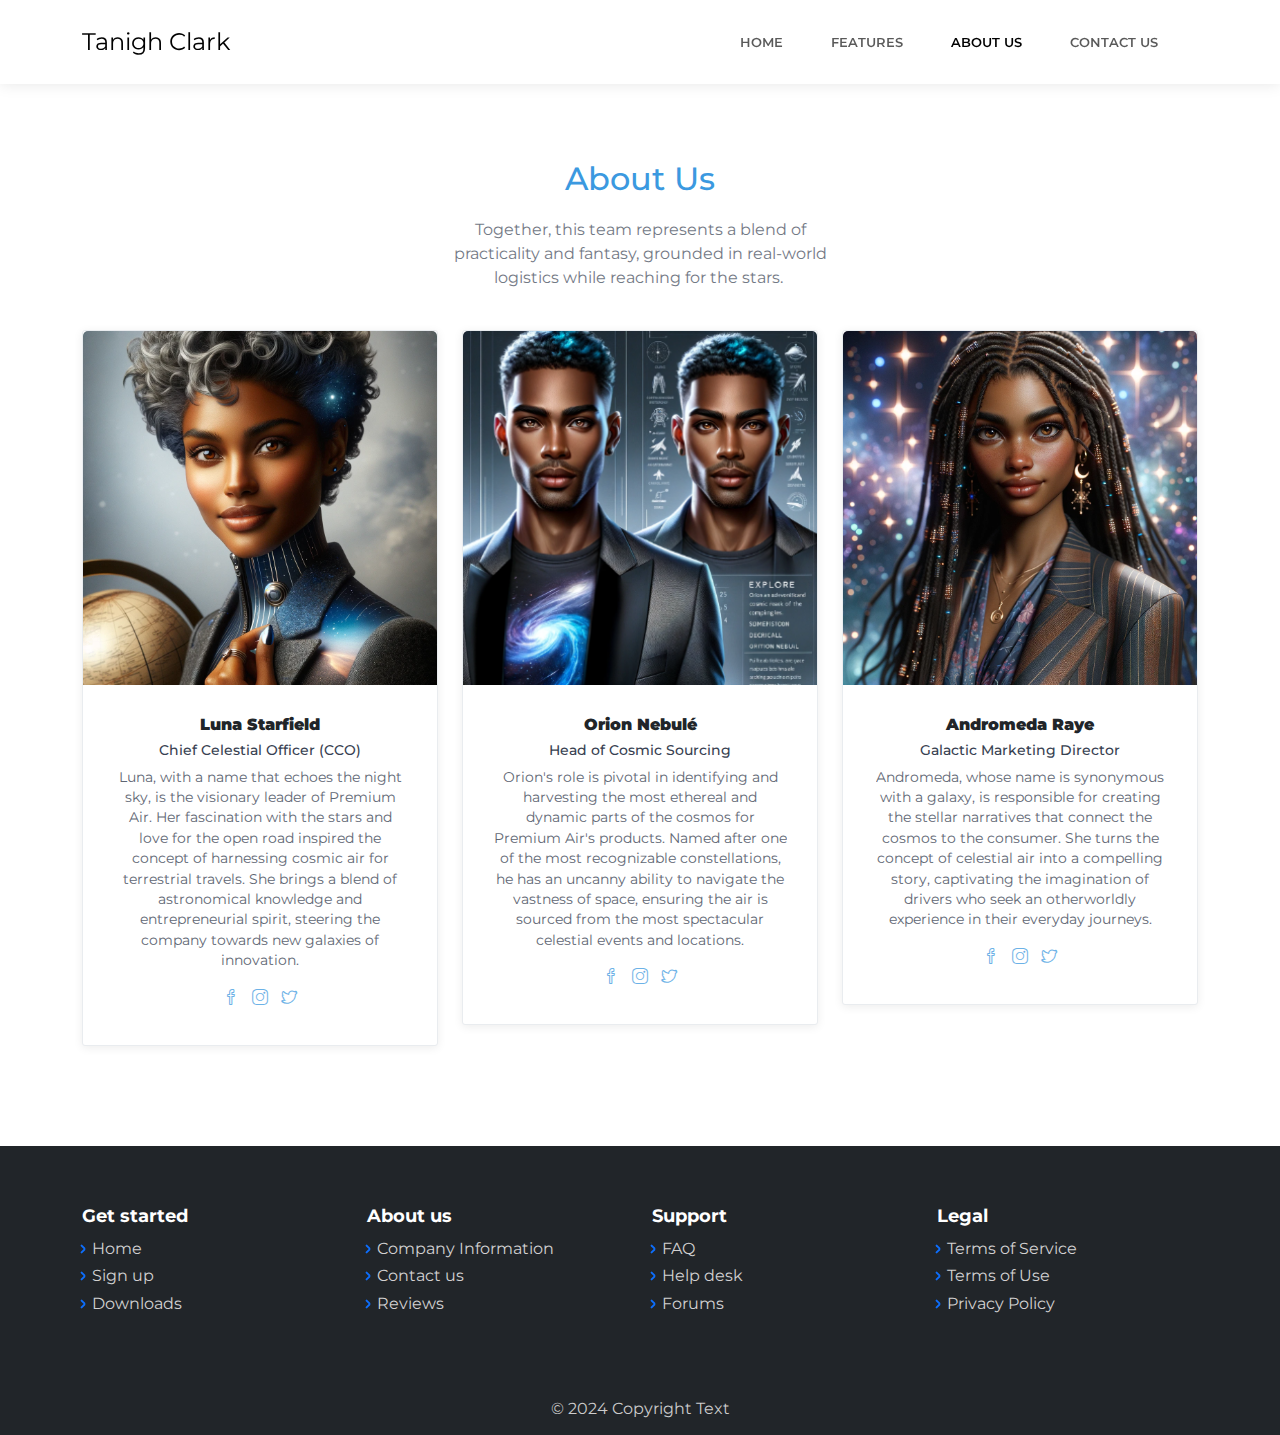
==== about-us.html @ 16832e4c "Initial commit" ====
<!DOCTYPE html>
<html data-bs-theme="light" lang="en">

<head>
    <meta charset="utf-8">
    <meta name="viewport" content="width=device-width, initial-scale=1.0, shrink-to-fit=no">
    <title>About Us - Tanigh Clark</title>
    <link rel="stylesheet" href="assets/bootstrap/css/bootstrap.min.css">
    <link rel="stylesheet" href="https://fonts.googleapis.com/css?family=Montserrat:400,400i,700,700i,600,600i&amp;display=swap">
    <link rel="stylesheet" href="assets/fonts/simple-line-icons.min.css">
    <link rel="stylesheet" href="assets/css/baguetteBox.min.css">
    <link rel="stylesheet" href="assets/css/vanilla-zoom.min.css">
</head>

<body>
    <nav class="navbar navbar-expand-lg fixed-top bg-body clean-navbar navbar-light">
        <div class="container"><a class="navbar-brand logo" href="#">Tanigh Clark</a><button data-bs-toggle="collapse" class="navbar-toggler" data-bs-target="#navcol-1"><span class="visually-hidden">Toggle navigation</span><span class="navbar-toggler-icon"></span></button>
            <div class="collapse navbar-collapse" id="navcol-1">
                <ul class="navbar-nav ms-auto">
                    <li class="nav-item"><a class="nav-link" href="index.html">Home</a></li>
                    <li class="nav-item"><a class="nav-link" href="features.html">Features</a></li>
                    <li class="nav-item"><a class="nav-link active" href="about-us.html">About Us</a></li>
                    <li class="nav-item"><a class="nav-link" href="contact-us.html">Contact Us</a></li>
                </ul>
            </div>
        </div>
    </nav>
    <main class="page">
        <section class="clean-block about-us">
            <div class="container">
                <div class="block-heading">
                    <h2 class="text-info">About Us</h2>
                    <p><span style="color: rgb(55, 65, 81);">Together, this team represents a blend of practicality and fantasy, grounded in real-world logistics while reaching for the stars.&nbsp;</span></p>
                </div>
                <div class="row justify-content-center">
                    <div class="col-sm-6 col-lg-4">
                        <div class="card text-center clean-card"><img class="card-img-top w-100 d-block" src="assets/img/avatars/DALL·E%202024-02-02%2011.41.27%20-%20Luna%20Starfield%20is%20a%20charismatic%20and%20innovative%20leader%20of%20African%20descent,%20embodying%20a%20unique%20blend%20of%20cosmic%20fascination%20and%20terrestrial%20wisdom.%20She%20h.png">
                            <div class="card-body info">
                                <h4 class="card-title"><strong><span style="color: var(--tw-prose-bold);">Luna Starfield</span></strong></h4>
                                <h1 class="card-text" style="font-size: 14px;color: var(--bs-emphasis-color);"><span style="color: rgb(55, 65, 81);">Chief Celestial Officer (CCO)</span></h1>
                                <p><span style="color: rgb(55, 65, 81);">Luna, with a name that echoes the night sky, is the visionary leader of Premium Air. Her fascination with the stars and love for the open road inspired the concept of harnessing cosmic air for terrestrial travels. She brings a blend of astronomical knowledge and entrepreneurial spirit, steering the company towards new galaxies of innovation.</span></p>
                                <div class="icons"><a href="#"><i class="icon-social-facebook"></i></a><a href="#"><i class="icon-social-instagram"></i></a><a href="#"><i class="icon-social-twitter"></i></a></div>
                            </div>
                        </div>
                    </div>
                    <div class="col-sm-6 col-lg-4">
                        <div class="card text-center clean-card"><img class="card-img-top w-100 d-block" src="assets/img/avatars/DALL·E%202024-02-02%2011.44.47%20-%20Orion%20Nebulé%20is%20a%20dynamic%20and%20dedicated%20member%20of%20the%20Premium%20Air%20team,%20of%20African%20descent.%20He%20is%20characterized%20by%20his%20keen%20intelligence%20and%20adventuro.png">
                            <div class="card-body info">
                                <h4 class="card-title"><strong><span style="color: var(--tw-prose-bold);">Orion Nebulé</span></strong></h4>
                                <h1 class="card-text" style="font-size: 14px;color: var(--bs-emphasis-color);"><span style="color: rgb(55, 65, 81);">Head of Cosmic Sourcing</span></h1>
                                <p><span style="color: rgb(55, 65, 81);">Orion's role is pivotal in identifying and harvesting the most ethereal and dynamic parts of the cosmos for Premium Air's products. Named after one of the most recognizable constellations, he has an uncanny ability to navigate the vastness of space, ensuring the air is sourced from the most spectacular celestial events and locations.</span></p>
                                <div class="icons"><a href="#"><i class="icon-social-facebook"></i></a><a href="#"><i class="icon-social-instagram"></i></a><a href="#"><i class="icon-social-twitter"></i></a></div>
                            </div>
                        </div>
                    </div>
                    <div class="col-sm-6 col-lg-4">
                        <div class="card text-center clean-card"><img class="card-img-top w-100 d-block" src="assets/img/avatars/DALL·E%202024-02-02%2011.49.00%20-%20Andromeda%20Raye%20is%20a%20vibrant%20and%20creative%20force%20within%20the%20Premium%20Air%20team,%20of%20African%20descent.%20She%20embodies%20innovation%20and%20charisma,%20traits%20that%20are%20.png">
                            <div class="card-body info">
                                <h4 class="card-title"><strong><span style="color: var(--tw-prose-bold);">Andromeda Raye</span></strong></h4>
                                <h1 class="card-text" style="font-size: 14px;"><span style="color: rgb(55, 65, 81);">Galactic Marketing Director</span></h1>
                                <p><span style="color: rgb(55, 65, 81);">Andromeda, whose name is synonymous with a galaxy, is responsible for creating the stellar narratives that connect the cosmos to the consumer. She turns the concept of celestial air into a compelling story, captivating the imagination of drivers who seek an otherworldly experience in their everyday journeys.</span></p>
                                <div class="icons"><a href="#"><i class="icon-social-facebook"></i></a><a href="#"><i class="icon-social-instagram"></i></a><a href="#"><i class="icon-social-twitter"></i></a></div>
                            </div>
                        </div>
                    </div>
                </div>
            </div>
        </section>
    </main>
    <footer class="page-footer dark">
        <div class="container">
            <div class="row">
                <div class="col-sm-3">
                    <h5>Get started</h5>
                    <ul>
                        <li><a href="#">Home</a></li>
                        <li><a href="#">Sign up</a></li>
                        <li><a href="#">Downloads</a></li>
                    </ul>
                </div>
                <div class="col-sm-3">
                    <h5>About us</h5>
                    <ul>
                        <li><a href="#">Company Information</a></li>
                        <li><a href="#">Contact us</a></li>
                        <li><a href="#">Reviews</a></li>
                    </ul>
                </div>
                <div class="col-sm-3">
                    <h5>Support</h5>
                    <ul>
                        <li><a href="#">FAQ</a></li>
                        <li><a href="#">Help desk</a></li>
                        <li><a href="#">Forums</a></li>
                    </ul>
                </div>
                <div class="col-sm-3">
                    <h5>Legal</h5>
                    <ul>
                        <li><a href="#">Terms of Service</a></li>
                        <li><a href="#">Terms of Use</a></li>
                        <li><a href="#">Privacy Policy</a></li>
                    </ul>
                </div>
            </div>
        </div>
        <div class="footer-copyright">
            <p>© 2024 Copyright Text</p>
        </div>
    </footer>
    <script src="assets/bootstrap/js/bootstrap.min.js"></script>
    <script src="assets/js/baguetteBox.min.js"></script>
    <script src="assets/js/vanilla-zoom.js"></script>
    <script src="assets/js/theme.js"></script>
</body>

</html>
---- assets/css/baguetteBox.min.css ----
/* !
 * baguetteBox.js
 * @author  feimosi
 * @version 1.11.1
 * @url https://github.com/feimosi/baguetteBox.js */

#baguetteBox-overlay {
  display: none;
  opacity: 0;
  position: fixed;
  overflow: hidden;
  top: 0;
  left: 0;
  width: 100%;
  height: 100%;
  z-index: 1000000;
  background-color: #222;
  background-color: rgba(0,0,0,.8);
  -webkit-transition: opacity .5s ease;
  transition: opacity .5s ease;
}

#baguetteBox-overlay.visible {
  opacity: 1;
}

#baguetteBox-overlay .full-image {
  display: inline-block;
  position: relative;
  width: 100%;
  height: 100%;
  text-align: center;
}

#baguetteBox-overlay .full-image figure {
  display: inline;
  margin: 0;
  height: 100%;
}

#baguetteBox-overlay .full-image img {
  display: inline-block;
  width: auto;
  height: auto;
  max-height: 100%;
  max-width: 100%;
  vertical-align: middle;
  -webkit-box-shadow: 0 0 8px rgba(0,0,0,.6);
  -moz-box-shadow: 0 0 8px rgba(0,0,0,.6);
  box-shadow: 0 0 8px rgba(0,0,0,.6);
}

#baguetteBox-overlay .full-image figcaption {
  display: block;
  position: absolute;
  bottom: 0;
  width: 100%;
  text-align: center;
  line-height: 1.8;
  white-space: normal;
  color: #ccc;
  background-color: #000;
  background-color: rgba(0,0,0,.6);
  font-family: sans-serif;
}

#baguetteBox-overlay .full-image:before {
  content: "";
  display: inline-block;
  height: 50%;
  width: 1px;
  margin-right: -1px;
}

#baguetteBox-slider {
  position: absolute;
  left: 0;
  top: 0;
  height: 100%;
  width: 100%;
  white-space: nowrap;
  -webkit-transition: left .4s ease,-webkit-transform .4s ease;
  transition: left .4s ease,-webkit-transform .4s ease;
  transition: left .4s ease,transform .4s ease;
  transition: left .4s ease,transform .4s ease,-webkit-transform .4s ease,-moz-transform .4s ease;
}

#baguetteBox-slider.bounce-from-right {
  -webkit-animation: bounceFromRight .4s ease-out;
  animation: bounceFromRight .4s ease-out;
}

#baguetteBox-slider.bounce-from-left {
  -webkit-animation: bounceFromLeft .4s ease-out;
  animation: bounceFromLeft .4s ease-out;
}

@keyframes bounceFromRight {
  0%, 100% {
    margin-left: 0;
  }
  50% {
    margin-left: -30px;
  }
}

@keyframes bounceFromLeft {
  0%, 100% {
    margin-left: 0;
  }
  50% {
    margin-left: 30px;
  }
}

.baguetteBox-button#next-button, .baguetteBox-button#previous-button {
  top: 50%;
  top: calc(50% - 30px);
  width: 44px;
  height: 60px;
}

.baguetteBox-button {
  position: absolute;
  cursor: pointer;
  outline: 0;
  padding: 0;
  margin: 0;
  border: 0;
  -moz-border-radius: 15%;
  border-radius: 15%;
  background-color: #323232;
  background-color: rgba(50,50,50,.5);
  color: #ddd;
  font: 1.6em sans-serif;
  -webkit-transition: background-color .4s ease;
  transition: background-color .4s ease;
}

.baguetteBox-button:focus, .baguetteBox-button:hover {
  background-color: rgba(50,50,50,.9);
}

.baguetteBox-button#next-button {
  right: 2%;
}

.baguetteBox-button#previous-button {
  left: 2%;
}

.baguetteBox-button#close-button {
  top: 20px;
  right: 2%;
  right: calc(2% + 6px);
  width: 30px;
  height: 30px;
}

.baguetteBox-button svg {
  position: absolute;
  left: 0;
  top: 0;
}

.baguetteBox-spinner {
  width: 40px;
  height: 40px;
  display: inline-block;
  position: absolute;
  top: 50%;
  left: 50%;
  margin-top: -20px;
  margin-left: -20px;
}

.baguetteBox-double-bounce1, .baguetteBox-double-bounce2 {
  width: 100%;
  height: 100%;
  -moz-border-radius: 50%;
  border-radius: 50%;
  background-color: #fff;
  opacity: .6;
  position: absolute;
  top: 0;
  left: 0;
  -webkit-animation: bounce 2s infinite ease-in-out;
  animation: bounce 2s infinite ease-in-out;
}

.baguetteBox-double-bounce2 {
  -webkit-animation-delay: -1s;
  animation-delay: -1s;
}

@keyframes bounce {
  0%, 100% {
    -webkit-transform: scale(0);
    -moz-transform: scale(0);
    transform: scale(0);
  }
  50% {
    -webkit-transform: scale(1);
    -moz-transform: scale(1);
    transform: scale(1);
  }
}

.clean-block .content {
  --bs-bg-opacity: 1;
  background-color: rgba(var(--bs-body-bg-rgb), var(--bs-bg-opacity));
}

.clean-block.clean-catalog .products .row:first-of-type {
}

.clean-product-item .product-name a {
  color: var(--bs-body-color);
}

a {
}
---- assets/css/vanilla-zoom.min.css ----
.vanilla-zoom {
  width: 100%;
}

.vanilla-zoom .sidebar {
  width: 100%;
  display: flex;
}

.vanilla-zoom .sidebar img.small-preview {
  width: 60px;
  margin-right: 5px;
  cursor: pointer;
  opacity: .5;
}

.vanilla-zoom .sidebar img.small-preview.active, .vanilla-zoom .sidebar img.small-preview:hover {
  opacity: 1;
}

.vanilla-zoom .sidebar img.small-preview:last-child {
  margin-right: 0;
}

.vanilla-zoom .zoomed-image {
  width: 100%;
  height: 300px;
  flex: 1;
  background-repeat: no-repeat;
  background-position: left center;
  background-size: contain;
  margin-bottom: 5px;
}
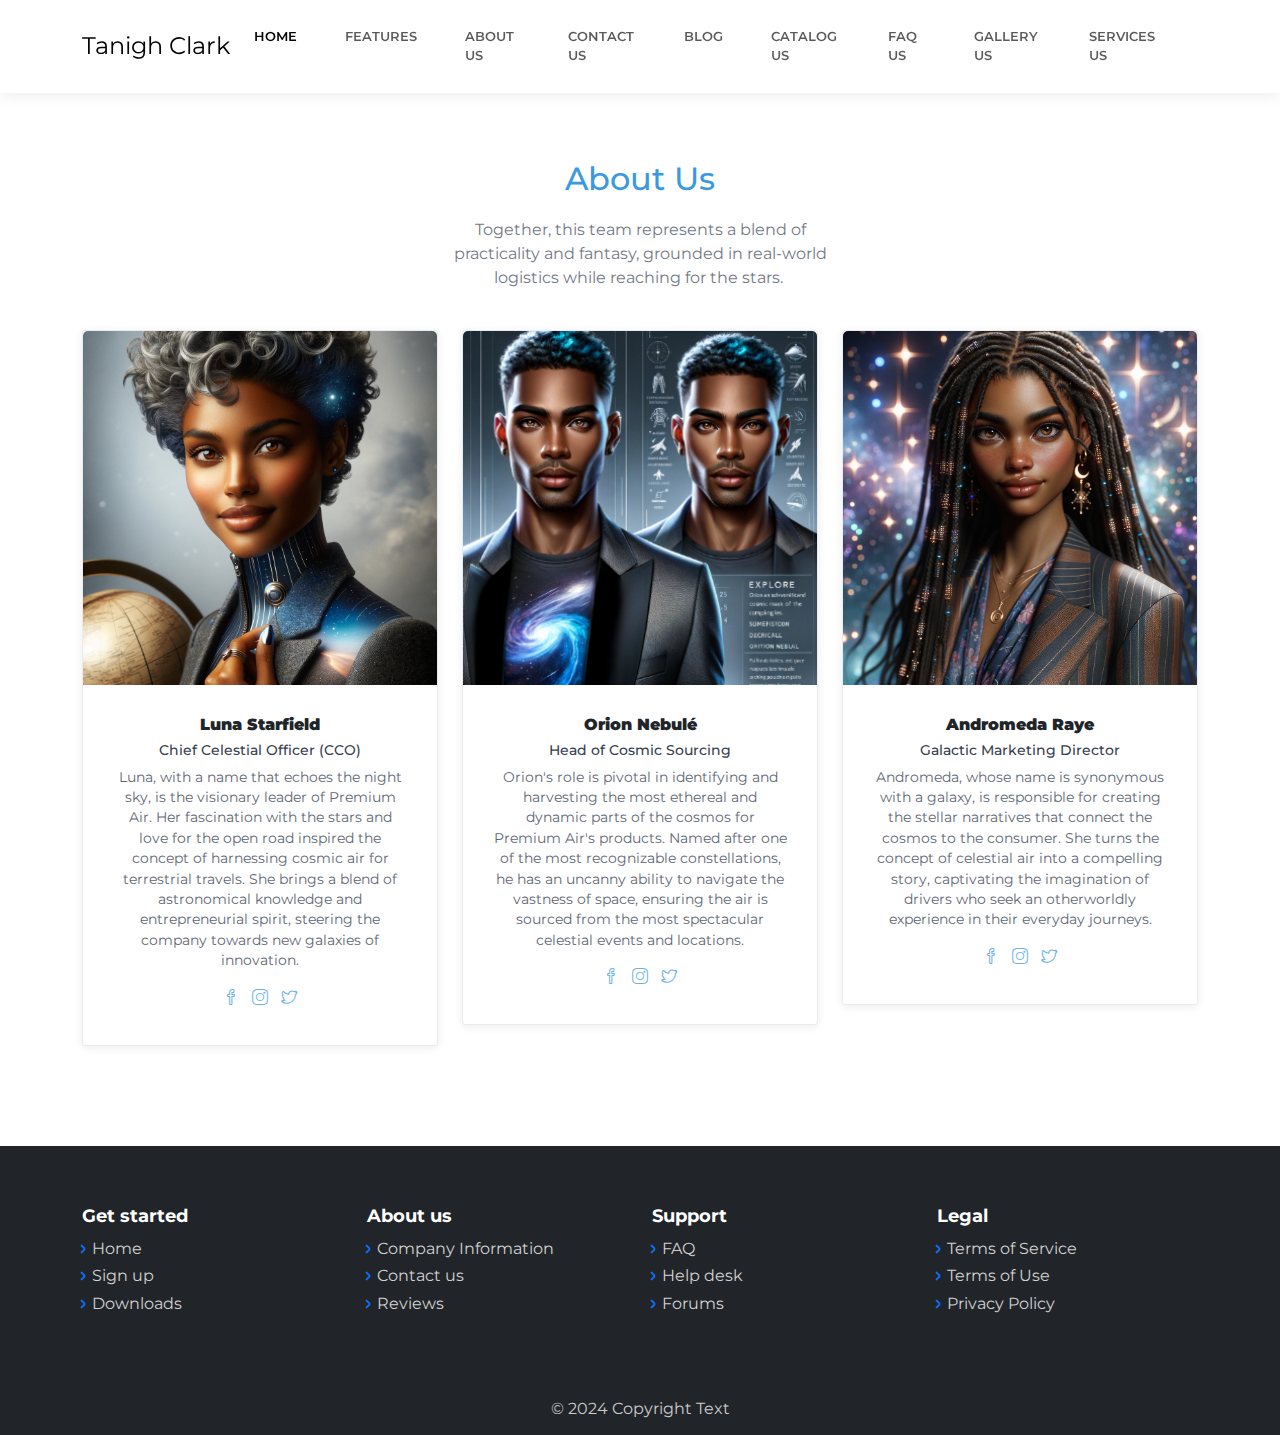
==== commit bf91278b: "Update about-us.html" ====
--- a/about-us.html
+++ b/about-us.html
@@ -17,10 +17,15 @@
         <div class="container"><a class="navbar-brand logo" href="#">Tanigh Clark</a><button data-bs-toggle="collapse" class="navbar-toggler" data-bs-target="#navcol-1"><span class="visually-hidden">Toggle navigation</span><span class="navbar-toggler-icon"></span></button>
             <div class="collapse navbar-collapse" id="navcol-1">
                 <ul class="navbar-nav ms-auto">
-                    <li class="nav-item"><a class="nav-link" href="index.html">Home</a></li>
+                    <li class="nav-item"><a class="nav-link active" href="index.html">Home</a></li>
                     <li class="nav-item"><a class="nav-link" href="features.html">Features</a></li>
-                    <li class="nav-item"><a class="nav-link active" href="about-us.html">About Us</a></li>
+                    <li class="nav-item"><a class="nav-link" href="about-us.html">About Us</a></li>
                     <li class="nav-item"><a class="nav-link" href="contact-us.html">Contact Us</a></li>
+                    <li class="nav-item"><a class="nav-link" href="blog-post.html">Blog</a></li>
+                    <li class="nav-item"><a class="nav-link" href="catalog-page.html">Catalog Us</a></li>
+                    <li class="nav-item"><a class="nav-link" href="faq.html">FAQ Us</a></li>
+                    <li class="nav-item"><a class="nav-link" href="gallery.html">Gallery Us</a></li>
+                    <li class="nav-item"><a class="nav-link" href="services-page.html">Services Us</a></li>
                 </ul>
             </div>
         </div>
@@ -114,4 +119,4 @@
     <script src="assets/js/theme.js"></script>
 </body>
 
-</html>+</html>
